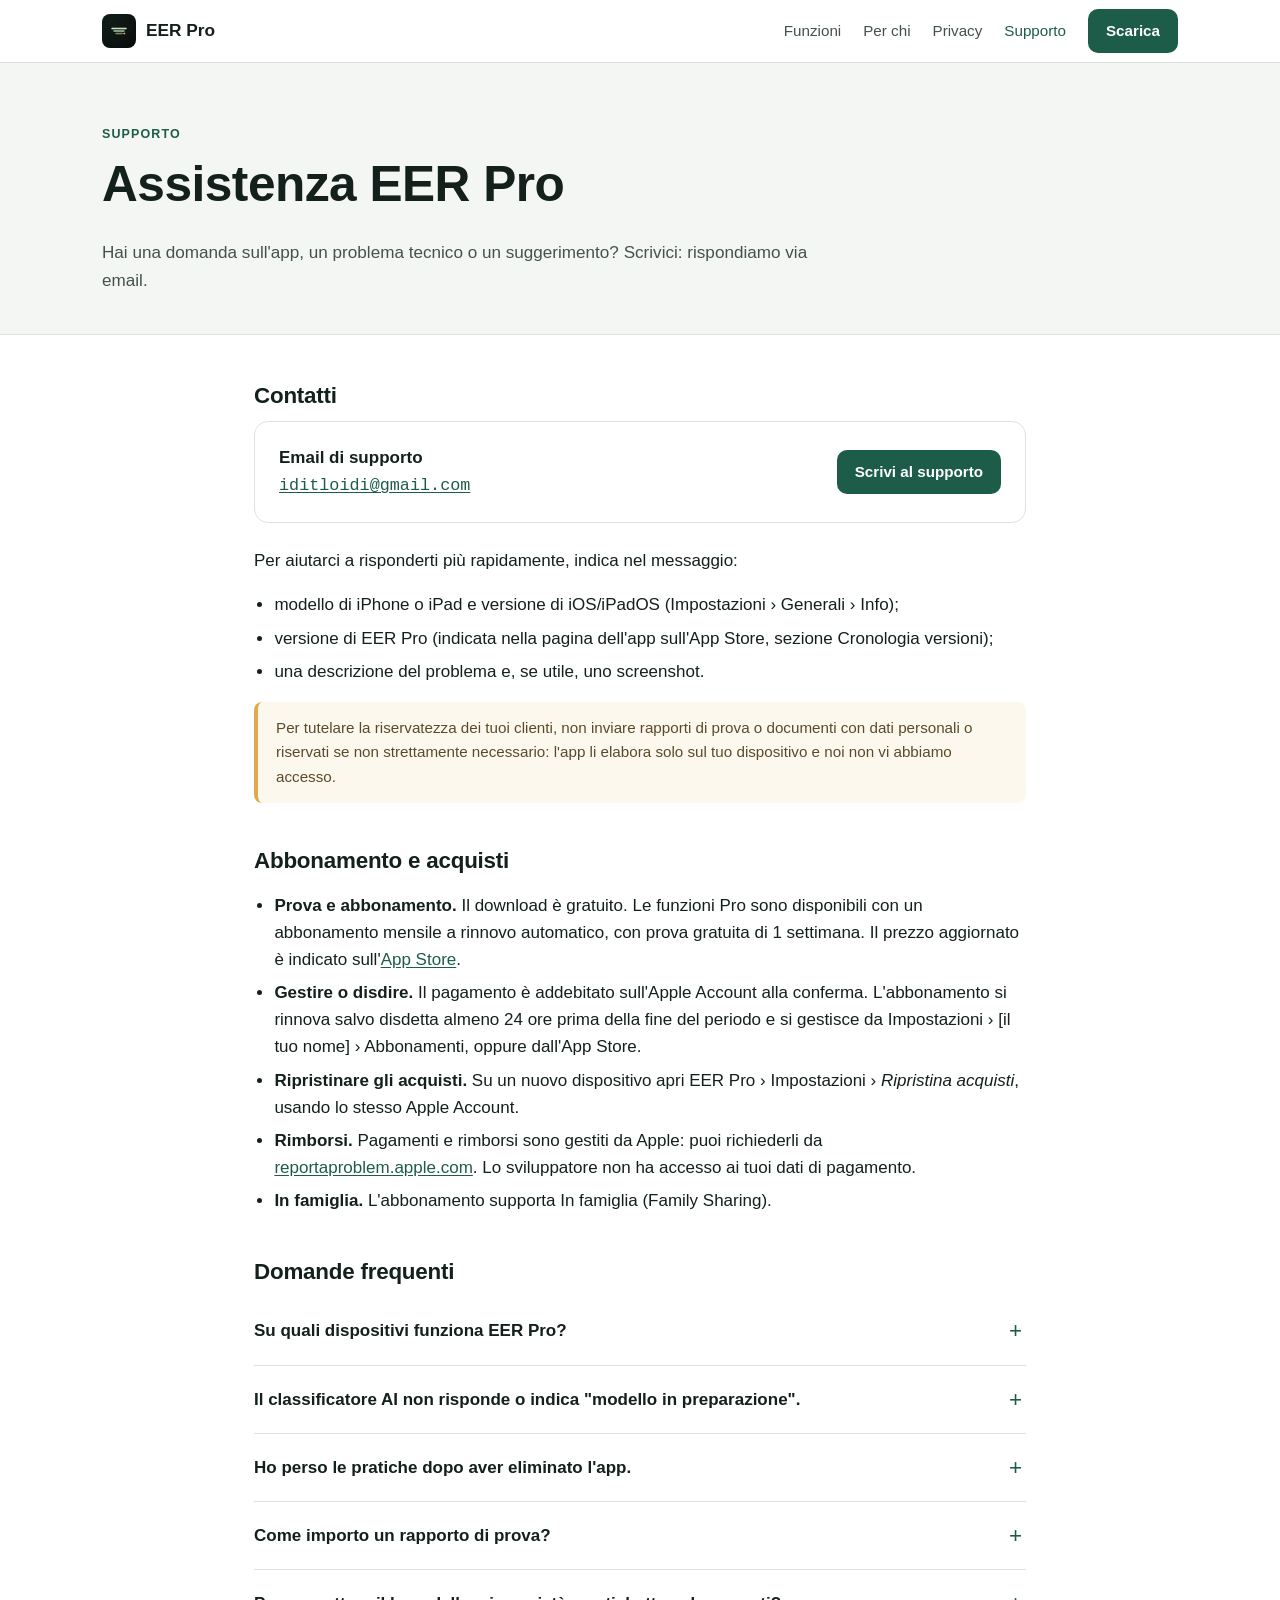
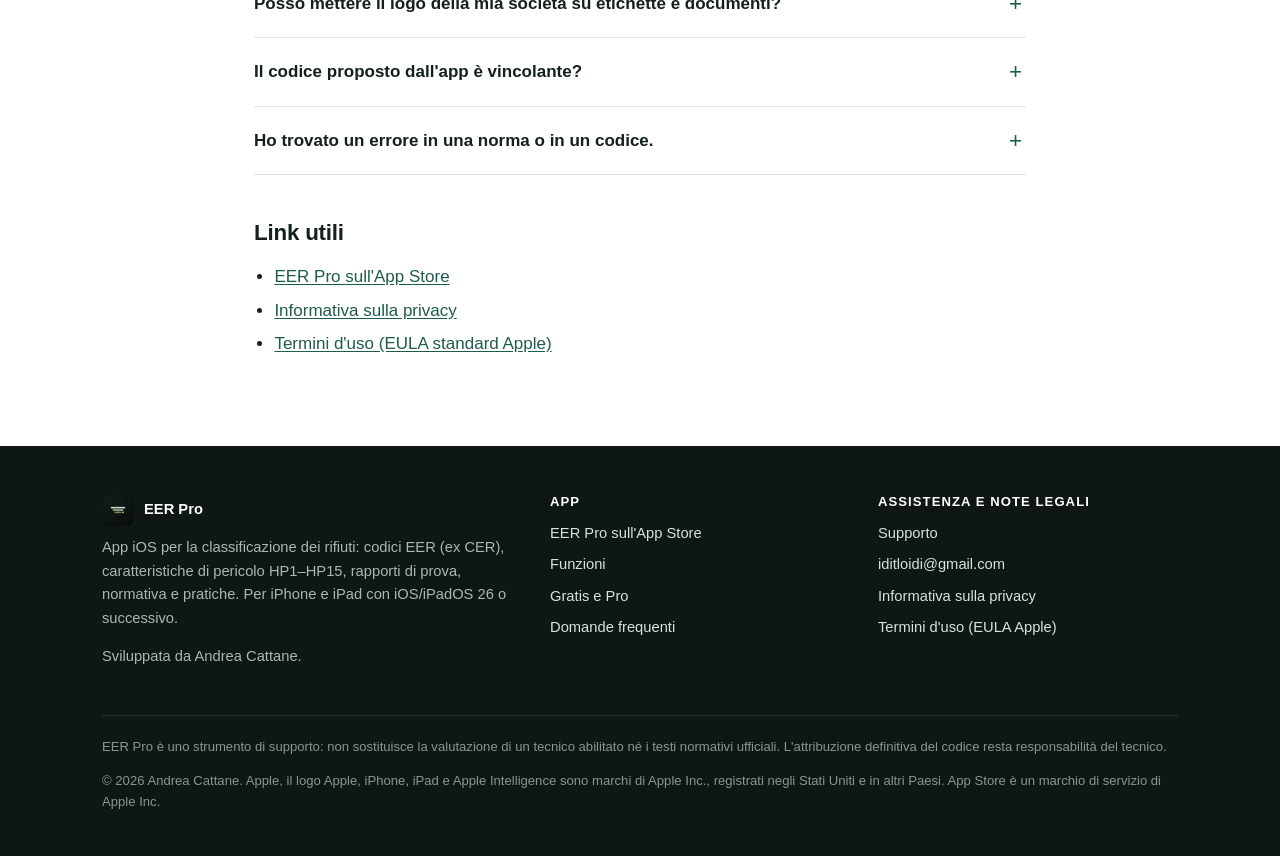
==== supporto.html @ 8c00ce72 "Sito EER Pro: home e supporto" ====
<!doctype html>
<html lang="it">
<head>
<meta charset="utf-8">
<meta name="viewport" content="width=device-width, initial-scale=1">
<title>Supporto EER Pro – Assistenza, abbonamento e domande frequenti</title>
<meta name="description" content="Assistenza per l'app EER Pro: contatti, gestione dell'abbonamento, ripristino acquisti, requisiti e risposte alle domande frequenti su codici EER, soglie HP e rapporti di prova.">
<meta name="author" content="Andrea Cattane">
<meta name="theme-color" content="#0e1714">
<link rel="canonical" href="https://elionline85.github.io/eerpro/supporto.html">
<meta name="apple-itunes-app" content="app-id=6787630404">
<meta property="og:type" content="website">
<meta property="og:locale" content="it_IT">
<meta property="og:site_name" content="EER Pro">
<meta property="og:title" content="Supporto EER Pro – Assistenza, abbonamento e domande frequenti">
<meta property="og:description" content="Assistenza per l'app EER Pro: contatti, gestione dell'abbonamento, ripristino acquisti, requisiti e risposte alle domande frequenti su codici EER, soglie HP e rapporti di prova.">
<meta property="og:url" content="https://elionline85.github.io/eerpro/supporto.html">
<meta property="og:image" content="https://elionline85.github.io/eerpro/assets/og-image.png">
<meta property="og:image:width" content="1200">
<meta property="og:image:height" content="630">
<meta property="og:image:alt" content="EER Pro — classificazione rifiuti e codici EER su iPhone e iPad">
<meta name="twitter:card" content="summary_large_image">
<meta name="twitter:title" content="Supporto EER Pro – Assistenza, abbonamento e domande frequenti">
<meta name="twitter:description" content="Assistenza per l'app EER Pro: contatti, gestione dell'abbonamento, ripristino acquisti, requisiti e risposte alle domande frequenti su codici EER, soglie HP e rapporti di prova.">
<meta name="twitter:image" content="https://elionline85.github.io/eerpro/assets/og-image.png">
<link rel="icon" type="image/png" sizes="64x64" href="assets/favicon-64.png">
<link rel="apple-touch-icon" href="assets/apple-touch-icon.png">
<link rel="stylesheet" href="style.css">
</head>
<body>
<a class="skip" href="#main">Vai al contenuto</a>
<header class="site-header">
  <div class="container">
    <a class="brand" href="index.html"><img src="assets/favicon-64.png" alt="" width="34" height="34">EER Pro</a>
    <nav class="nav" aria-label="Navigazione principale">
      <a href="index.html#funzioni" class="opt">Funzioni</a>
      <a href="index.html#per-chi" class="opt">Per chi</a>
      <a href="index.html#privacy-ai" class="opt">Privacy</a>
      <a href="supporto.html" aria-current="page">Supporto</a>
      <a class="btn" href="https://apps.apple.com/it/app/id6787630404" rel="noopener">Scarica</a>
    </nav>
  </div>
</header>

<main id="main">
<div class="page-hero">
  <div class="container">
    <span class="eyebrow">Supporto</span>
    <h1>Assistenza EER Pro</h1>
    <p>Hai una domanda sull'app, un problema tecnico o un suggerimento? Scrivici: rispondiamo via email.</p>
  </div>
</div>
<div class="doc">
  <h2 style="margin-top:0">Contatti</h2>
  <div class="contact-card">
    <div>
      <strong>Email di supporto</strong><br>
      <a class="mail" href="mailto:iditloidi@gmail.com?subject=Supporto%20EER%20Pro">iditloidi@gmail.com</a>
    </div>
    <a class="btn" href="mailto:iditloidi@gmail.com?subject=Supporto%20EER%20Pro">Scrivi al supporto</a>
  </div>
  <p>Per aiutarci a risponderti più rapidamente, indica nel messaggio:</p>
  <ul>
    <li>modello di iPhone o iPad e versione di iOS/iPadOS (Impostazioni › Generali › Info);</li>
    <li>versione di EER Pro (indicata nella pagina dell'app sull'App Store, sezione Cronologia versioni);</li>
    <li>una descrizione del problema e, se utile, uno screenshot.</li>
  </ul>
  <p class="disclaimer">Per tutelare la riservatezza dei tuoi clienti, non inviare rapporti di prova o documenti con dati personali o riservati se non strettamente necessario: l'app li elabora solo sul tuo dispositivo e noi non vi abbiamo accesso.</p>

  <h2>Abbonamento e acquisti</h2>
  <ul>
    <li><strong>Prova e abbonamento.</strong> Il download è gratuito. Le funzioni Pro sono disponibili con un abbonamento mensile a rinnovo automatico, con prova gratuita di 1 settimana. Il prezzo aggiornato è indicato sull'<a href="https://apps.apple.com/it/app/id6787630404" rel="noopener">App Store</a>.</li>
    <li><strong>Gestire o disdire.</strong> Il pagamento è addebitato sull'Apple Account alla conferma. L'abbonamento si rinnova salvo disdetta almeno 24 ore prima della fine del periodo e si gestisce da Impostazioni › [il tuo nome] › Abbonamenti, oppure dall'App Store.</li>
    <li><strong>Ripristinare gli acquisti.</strong> Su un nuovo dispositivo apri EER Pro › Impostazioni › <em>Ripristina acquisti</em>, usando lo stesso Apple Account.</li>
    <li><strong>Rimborsi.</strong> Pagamenti e rimborsi sono gestiti da Apple: puoi richiederli da <a href="https://reportaproblem.apple.com" rel="noopener">reportaproblem.apple.com</a>. Lo sviluppatore non ha accesso ai tuoi dati di pagamento.</li>
    <li><strong>In famiglia.</strong> L'abbonamento supporta In famiglia (Family Sharing).</li>
  </ul>

  <h2>Domande frequenti</h2>
  <div class="faq">
    <details><summary>Su quali dispositivi funziona EER Pro?</summary><p>Su iPhone e iPad con iOS/iPadOS 26.0 o successivo. Le funzioni di intelligenza artificiale (classificatore e assistente normativo) si basano su Apple Intelligence e lavorano sul dispositivo.</p></details>
    <details><summary>Il classificatore AI non risponde o indica "modello in preparazione".</summary><p>Le funzioni AI usano i modelli di sistema di Apple Intelligence. Verifica in Impostazioni di iOS che Apple Intelligence sia attivo e che il download del modello sia completato; le condizioni di sistema sono indicate nella sezione Apple Intelligence delle Impostazioni di EER Pro.</p></details>
    <details><summary>Ho perso le pratiche dopo aver eliminato l'app.</summary><p>I dati sono salvati solo sul dispositivo, nell'archivio locale dell'app: eliminando l'app vengono rimossi. Esporta le pratiche importanti (PDF o CSV) e conserva i backup del dispositivo.</p></details>
    <details><summary>Come importo un rapporto di prova?</summary><p>Dallo strumento Rapporto di prova puoi importare un PDF digitale oppure una scansione/foto. L'app estrae sostanze e concentrazioni, verifica ogni valore sul testo originale e lo porta nella verifica delle soglie HP. Controlla sempre i valori estratti prima di salvarli nella pratica.</p></details>
    <details><summary>Posso mettere il logo della mia società su etichette e documenti?</summary><p>Sì: in Impostazioni › Intestazione documenti puoi scegliere il logo e la ragione sociale e la posizione sulle etichette; vengono usati su etichette e scheda di caratterizzazione.</p></details>
    <details><summary>Il codice proposto dall'app è vincolante?</summary><p>No. EER Pro è uno strumento di supporto: non sostituisce la valutazione di un tecnico abilitato né i testi normativi ufficiali. L'attribuzione definitiva del codice resta responsabilità del tecnico.</p></details>
    <details><summary>Ho trovato un errore in una norma o in un codice.</summary><p>Segnalacelo a <a href="mailto:iditloidi@gmail.com?subject=Segnalazione%20EER%20Pro">iditloidi@gmail.com</a> indicando il codice o la norma e la fonte ufficiale di riferimento.</p></details>
  </div>

  <h2>Link utili</h2>
  <ul>
    <li><a href="https://apps.apple.com/it/app/id6787630404" rel="noopener">EER Pro sull'App Store</a></li>
    <li><a href="https://elionline85.github.io/eerpro-legal/privacy.html" rel="noopener">Informativa sulla privacy</a></li>
    <li><a href="https://www.apple.com/legal/internet-services/itunes/dev/stdeula/" rel="noopener">Termini d'uso (EULA standard Apple)</a></li>
  </ul>
</div>
</main>
<footer class="site-footer">
  <div class="container">
    <div class="footer-grid">
      <div>
        <div class="footer-brand"><img src="assets/favicon-64.png" alt="" width="32" height="32">EER Pro</div>
        <p>App iOS per la classificazione dei rifiuti: codici EER (ex CER), caratteristiche di pericolo HP1–HP15, rapporti di prova, normativa e pratiche. Per iPhone e iPad con iOS/iPadOS 26 o successivo.</p>
        <p>Sviluppata da Andrea Cattane.</p>
      </div>
      <div>
        <h2>App</h2>
        <ul>
          <li><a href="https://apps.apple.com/it/app/id6787630404" rel="noopener">EER Pro sull'App Store</a></li>
          <li><a href="index.html#funzioni">Funzioni</a></li>
          <li><a href="index.html#abbonamento">Gratis e Pro</a></li>
          <li><a href="index.html#faq">Domande frequenti</a></li>
        </ul>
      </div>
      <div>
        <h2>Assistenza e note legali</h2>
        <ul>
          <li><a href="supporto.html">Supporto</a></li>
          <li><a href="mailto:iditloidi@gmail.com">iditloidi@gmail.com</a></li>
          <li><a href="https://elionline85.github.io/eerpro-legal/privacy.html" rel="noopener">Informativa sulla privacy</a></li>
          <li><a href="https://www.apple.com/legal/internet-services/itunes/dev/stdeula/" rel="noopener">Termini d'uso (EULA Apple)</a></li>
        </ul>
      </div>
    </div>
    <div class="footer-bottom">
      <p>EER Pro è uno strumento di supporto: non sostituisce la valutazione di un tecnico abilitato né i testi normativi ufficiali. L'attribuzione definitiva del codice resta responsabilità del tecnico.</p>
      <p>© 2026 Andrea Cattane. Apple, il logo Apple, iPhone, iPad e Apple Intelligence sono marchi di Apple Inc., registrati negli Stati Uniti e in altri Paesi. App Store è un marchio di servizio di Apple Inc.</p>
    </div>
  </div>
</footer>
</body>
</html>
---- style.css ----
/* EER Pro — foglio di stile condiviso. Nessuna dipendenza esterna. */
:root{
  --bg:#ffffff; --bg-alt:#f4f6f4; --ink:#14201b; --ink-2:#44524b; --muted:#66746d;
  --line:#dde3df; --brand:#1d5c49; --brand-2:#174a3b; --brand-soft:#e6efea;
  --dark:#0e1714; --dark-2:#16231e; --accent:#e0a84f; --todo:#b3261e;
  --radius:14px; --maxw:1120px;
  --font:-apple-system,BlinkMacSystemFont,"SF Pro Text","Segoe UI",Roboto,"Helvetica Neue",Arial,sans-serif;
  --mono:ui-monospace,"SF Mono",Menlo,Consolas,monospace;
}
*,*::before,*::after{box-sizing:border-box}
html{-webkit-text-size-adjust:100%;scroll-behavior:smooth}
@media (prefers-reduced-motion:reduce){html{scroll-behavior:auto}}
body{margin:0;font-family:var(--font);font-size:17px;line-height:1.6;color:var(--ink);background:var(--bg)}
img{max-width:100%;height:auto;display:block}
a{color:var(--brand);text-underline-offset:2px}
a:hover{color:var(--brand-2)}
:focus-visible{outline:3px solid var(--accent);outline-offset:2px;border-radius:4px}
h1,h2,h3{line-height:1.2;letter-spacing:-.01em;margin:0 0 .5em}
h1{font-size:clamp(2rem,4.2vw,3.1rem)}
h2{font-size:clamp(1.55rem,2.8vw,2.1rem)}
h3{font-size:1.15rem}
p{margin:0 0 1em}
.container{max-width:var(--maxw);margin:0 auto;padding:0 22px}
.skip{position:absolute;left:-9999px;top:0;background:var(--ink);color:#fff;padding:10px 14px;z-index:100}
.skip:focus{left:10px;top:10px}
.visually-hidden{position:absolute!important;width:1px;height:1px;overflow:hidden;clip:rect(0 0 0 0);white-space:nowrap}

/* Header */
.site-header{position:sticky;top:0;z-index:50;background:rgba(255,255,255,.94);backdrop-filter:saturate(1.4) blur(8px);border-bottom:1px solid var(--line)}
.site-header .container{display:flex;align-items:center;justify-content:space-between;gap:16px;min-height:62px}
.brand{display:flex;align-items:center;gap:10px;font-weight:700;color:var(--ink);text-decoration:none;font-size:1.08rem}
.brand img{width:34px;height:34px;border-radius:8px}
.nav{display:flex;align-items:center;gap:22px;font-size:.95rem}
.nav a{color:var(--ink-2);text-decoration:none}
.nav a:hover,.nav a[aria-current="page"]{color:var(--brand)}
.nav .btn{color:#fff}
@media (max-width:820px){.nav .opt{display:none}}

/* Buttons */
.btn{display:inline-flex;align-items:center;gap:8px;padding:10px 18px;border-radius:10px;background:var(--brand);color:#fff;text-decoration:none;font-weight:600;font-size:.95rem;border:0}
.btn:hover{background:var(--brand-2);color:#fff}
.btn-ghost{background:transparent;color:var(--brand);border:1px solid var(--line)}
.btn-ghost:hover{background:var(--brand-soft);color:var(--brand-2)}
/* Badge stile "Download on the App Store" */
.appstore{display:inline-flex;align-items:center;gap:10px;background:#000;color:#fff;text-decoration:none;border-radius:12px;padding:9px 18px 9px 14px;border:1px solid #a6a6a6;min-height:54px}
.appstore:hover{background:#1c1c1c;color:#fff}
.appstore svg{width:28px;height:28px;flex:none;fill:#fff}
.appstore span{display:flex;flex-direction:column;line-height:1.1;text-align:left}
.appstore small{font-size:.72rem;letter-spacing:.02em}
.appstore strong{font-size:1.32rem;font-weight:600;letter-spacing:-.01em}

/* Hero */
.hero{background:linear-gradient(180deg,var(--dark) 0%,var(--dark-2) 100%);color:#e8efeb;padding:64px 0 0;overflow:hidden}
.hero .container{display:grid;grid-template-columns:1.1fr .9fr;gap:40px;align-items:end}
.hero h1{color:#fff}
.hero .eyebrow{color:var(--accent)}
.hero .lead{font-size:1.15rem;color:#c9d6cf;max-width:36em}
.hero-copy{padding-bottom:64px}
.hero-cta{display:flex;flex-wrap:wrap;align-items:center;gap:14px;margin:26px 0 14px}
.hero-cta .btn-ghost{color:#e8efeb;border-color:#3a4c44}
.hero-cta .btn-ghost:hover{background:#22332c;color:#fff}
.hero-note{font-size:.9rem;color:#9fb1a8;margin:0}
.hero-facts{list-style:none;padding:0;margin:26px 0 0;display:flex;flex-wrap:wrap;gap:8px 10px}
.hero-facts li{font-size:.85rem;border:1px solid #33463e;border-radius:999px;padding:4px 12px;color:#cfdcd5}
.hero-shots{position:relative;display:flex;justify-content:center;gap:18px;align-items:flex-end}
.phone{border-radius:34px;border:8px solid #000;background:#000;box-shadow:0 30px 60px rgba(0,0,0,.45);overflow:hidden}
.phone img{border-radius:26px}
.hero-shots .phone{width:250px;margin-bottom:-60px}
.hero-shots .phone.back{width:215px;opacity:.9;margin-bottom:-90px}
@media (max-width:900px){
  .hero .container{grid-template-columns:1fr}
  .hero-copy{padding-bottom:10px}
  .hero-shots .phone{width:200px}
  .hero-shots .phone.back{width:170px}
}
@media (max-width:480px){.hero-shots .phone.back{display:none}.hero{padding-top:40px}}

.eyebrow{display:inline-block;text-transform:uppercase;letter-spacing:.09em;font-size:.78rem;font-weight:700;color:var(--brand);margin-bottom:10px}

/* Sections */
section{padding:84px 0}
.section-alt{background:var(--bg-alt)}
.section-head{max-width:46em;margin-bottom:40px}
.section-head p{color:var(--ink-2);font-size:1.07rem}
.hero + section{padding-top:120px}

.grid{display:grid;gap:20px}
.g2{grid-template-columns:repeat(2,1fr)}
.g3{grid-template-columns:repeat(3,1fr)}
@media (max-width:900px){.g3{grid-template-columns:repeat(2,1fr)}}
@media (max-width:640px){.g2,.g3{grid-template-columns:1fr}section{padding:60px 0}}

.card{background:#fff;border:1px solid var(--line);border-radius:var(--radius);padding:24px}
.card h3{display:flex;align-items:center;gap:10px}
.card p,.card li{color:var(--ink-2);font-size:.97rem}
.card ul{padding-left:1.1em;margin:0}
.card li{margin-bottom:4px}
.ico{flex:none;width:36px;height:36px;border-radius:9px;background:var(--brand-soft);color:var(--brand);display:inline-grid;place-items:center}
.ico svg{width:20px;height:20px;stroke:currentColor;fill:none;stroke-width:1.8;stroke-linecap:round;stroke-linejoin:round}
.tag{display:inline-block;font-size:.72rem;font-weight:700;letter-spacing:.04em;text-transform:uppercase;padding:2px 8px;border-radius:6px;background:var(--brand-soft);color:var(--brand);vertical-align:middle}
.tag.pro{background:#fbf1de;color:#8a5a12}
.tag.new{background:#e8eefc;color:#2a4aa0}

/* Problem / solution */
.ps{display:grid;grid-template-columns:1fr 1fr;gap:20px}
.ps .card.problem{background:#fbfbfa}
.ps .card.solution{border-color:#b8d0c4;background:#f7fbf9}
.ps ul{list-style:none;padding:0}
.ps li{position:relative;padding-left:26px;margin-bottom:10px}
.ps .problem li::before{content:"—";position:absolute;left:0;color:var(--muted)}
.ps .solution li::before{content:"✓";position:absolute;left:2px;color:var(--brand);font-weight:700}
@media (max-width:780px){.ps{grid-template-columns:1fr}}

/* Feature showcase */
.showcase{display:grid;grid-template-columns:1fr 300px;gap:40px;align-items:start}
.showcase .phone{width:100%;max-width:280px;margin:0 auto;position:sticky;top:90px}
@media (max-width:900px){.showcase{grid-template-columns:1fr}.showcase .phone{position:static;max-width:240px}}

/* Roles */
.roles{display:grid;grid-template-columns:repeat(3,1fr);gap:16px}
.role{border:1px solid var(--line);border-radius:12px;padding:18px 20px;background:#fff}
.role strong{display:block;margin-bottom:4px}
.role span{color:var(--ink-2);font-size:.94rem}
@media (max-width:900px){.roles{grid-template-columns:repeat(2,1fr)}}
@media (max-width:560px){.roles{grid-template-columns:1fr}}

/* Privacy band */
.privacy-band{background:var(--dark);color:#d7e2dc}
.privacy-band h2,.privacy-band h3{color:#fff}
.privacy-band .eyebrow{color:var(--accent)}
.privacy-band .card{background:var(--dark-2);border-color:#2a3a33}
.privacy-band .card p{color:#b9c8c0}
.privacy-band .ico{background:#22362e;color:#9fd3bc}
.privacy-band a{color:#9fd3bc}

/* Steps */
.steps{counter-reset:s;list-style:none;padding:0;margin:0;display:grid;grid-template-columns:repeat(3,1fr);gap:20px}
.steps li{counter-increment:s;background:#fff;border:1px solid var(--line);border-radius:var(--radius);padding:24px;position:relative}
.steps li::before{content:counter(s);display:grid;place-items:center;width:36px;height:36px;border-radius:50%;background:var(--brand);color:#fff;font-weight:700;margin-bottom:14px}
.steps p{color:var(--ink-2);margin:0;font-size:.97rem}
@media (max-width:780px){.steps{grid-template-columns:1fr}}

/* Pricing */
.plans{display:grid;grid-template-columns:1fr 1fr;gap:20px}
.plans .card.featured{border:2px solid var(--brand)}
@media (max-width:780px){.plans{grid-template-columns:1fr}}

/* iPad */
.ipad-row{display:grid;grid-template-columns:1fr 1fr;gap:24px}
.ipad{border-radius:22px;border:10px solid #111;overflow:hidden;background:#111;box-shadow:0 16px 40px rgba(0,0,0,.15)}
@media (max-width:700px){.ipad-row{grid-template-columns:1fr}}

/* FAQ */
.faq{max-width:52em}
.faq details{border-bottom:1px solid var(--line);padding:6px 0}
.faq summary{cursor:pointer;list-style:none;padding:14px 32px 14px 0;font-weight:600;position:relative}
.faq summary::-webkit-details-marker{display:none}
.faq summary::after{content:"+";position:absolute;right:4px;top:10px;font-size:1.4rem;color:var(--brand);font-weight:400}
.faq details[open] summary::after{content:"−"}
.faq details p,.faq details ul{color:var(--ink-2);margin:0 0 14px}

/* CTA band */
.cta-band{text-align:center}
.cta-band .lead{color:var(--ink-2);max-width:40em;margin:0 auto 24px}

/* Notes / disclaimer / TODO */
.note{font-size:.9rem;color:var(--muted)}
.disclaimer{border-left:4px solid var(--accent);background:#fdf8ee;padding:14px 18px;border-radius:8px;color:#5a4a2a;font-size:.95rem}
.todo{background:#fde8e6;color:var(--todo);border:1px dashed var(--todo);border-radius:6px;padding:1px 6px;font-weight:600;font-size:.9em}
.todo-block{background:#fde8e6;color:#6d1a14;border:1px dashed var(--todo);border-radius:10px;padding:12px 16px;margin:12px 0}

/* Docs pages */
.page-hero{background:var(--bg-alt);border-bottom:1px solid var(--line);padding:56px 0 40px}
.page-hero p{color:var(--ink-2);max-width:44em;font-size:1.07rem;margin:0}
.doc{max-width:48em;padding:48px 22px 72px;margin:0 auto}
.doc h2{font-size:1.4rem;margin-top:2em}
.doc ul{padding-left:1.2em}
.doc li{margin-bottom:6px}
.doc table{width:100%;border-collapse:collapse;font-size:.95rem;margin:10px 0 20px}
.doc th,.doc td{border:1px solid var(--line);padding:10px 12px;text-align:left;vertical-align:top}
.doc th{background:var(--bg-alt)}
.contact-card{display:flex;flex-wrap:wrap;gap:16px;align-items:center;justify-content:space-between;background:#fff;border:1px solid var(--line);border-radius:var(--radius);padding:22px 24px;margin:8px 0 24px}
.contact-card .mail{font-family:var(--mono);font-size:1.05rem}
code,.mono{font-family:var(--mono);font-size:.92em;background:var(--bg-alt);padding:1px 6px;border-radius:5px}

/* Footer */
.site-footer{background:var(--dark);color:#a9b8b0;padding:48px 0 32px;font-size:.92rem}
.site-footer a{color:#d7e2dc;text-decoration:none}
.site-footer a:hover{text-decoration:underline;color:#fff}
.footer-grid{display:grid;grid-template-columns:1.4fr 1fr 1fr;gap:28px}
.footer-grid h2{font-size:.82rem;text-transform:uppercase;letter-spacing:.08em;color:#fff;margin-bottom:12px}
.footer-grid ul{list-style:none;padding:0;margin:0}
.footer-grid li{margin-bottom:8px}
.footer-brand{display:flex;align-items:center;gap:10px;color:#fff;font-weight:700;margin-bottom:10px}
.footer-brand img{width:32px;height:32px;border-radius:8px}
.footer-bottom{border-top:1px solid #24332c;margin-top:32px;padding-top:20px;font-size:.82rem;color:#879790}
@media (max-width:760px){.footer-grid{grid-template-columns:1fr}}

/* Rifiniture */
.card > :last-child,.card p:last-child{margin-bottom:0}
.ipad-row{max-width:900px;margin:0 auto}
@media (max-width:700px){.ipad-row .ipad:nth-child(2){display:none}.ipad-row{max-width:420px}}
@media (max-width:640px){.card{padding:20px}.section-head{margin-bottom:28px}}
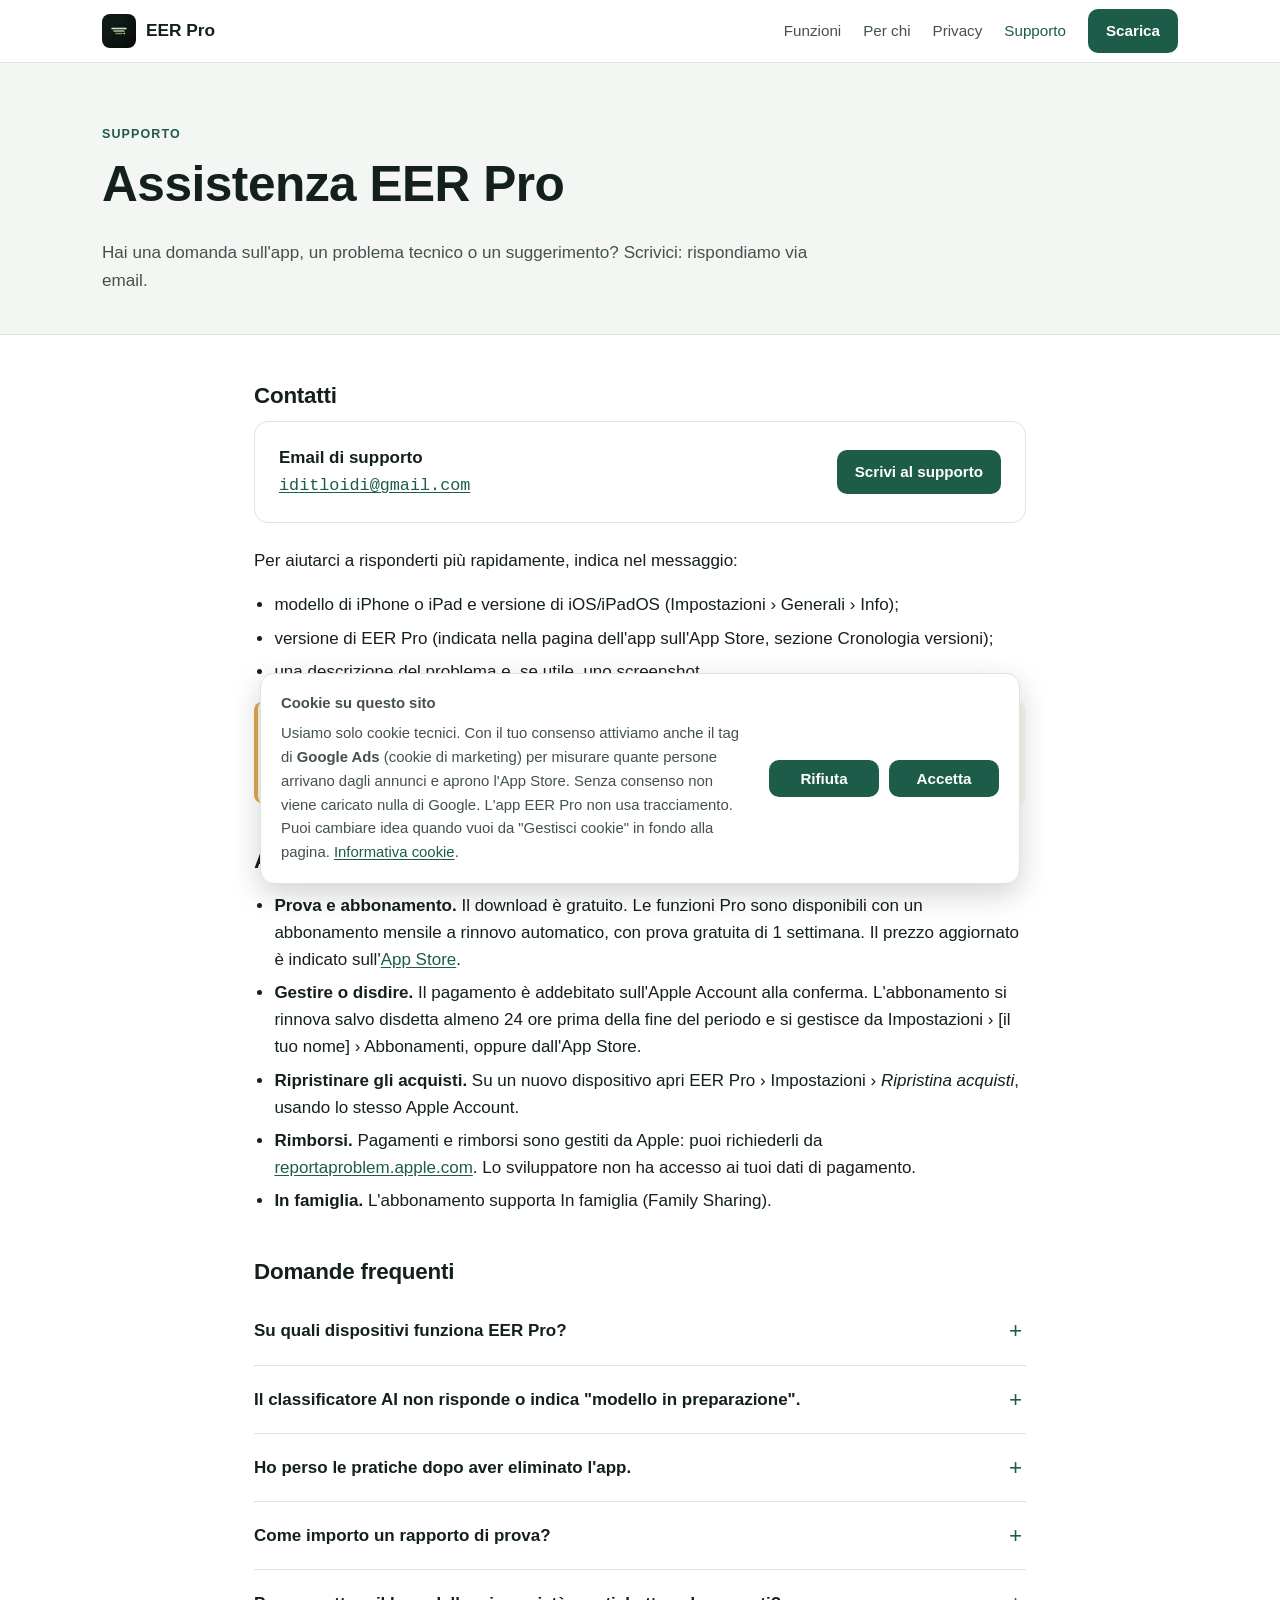
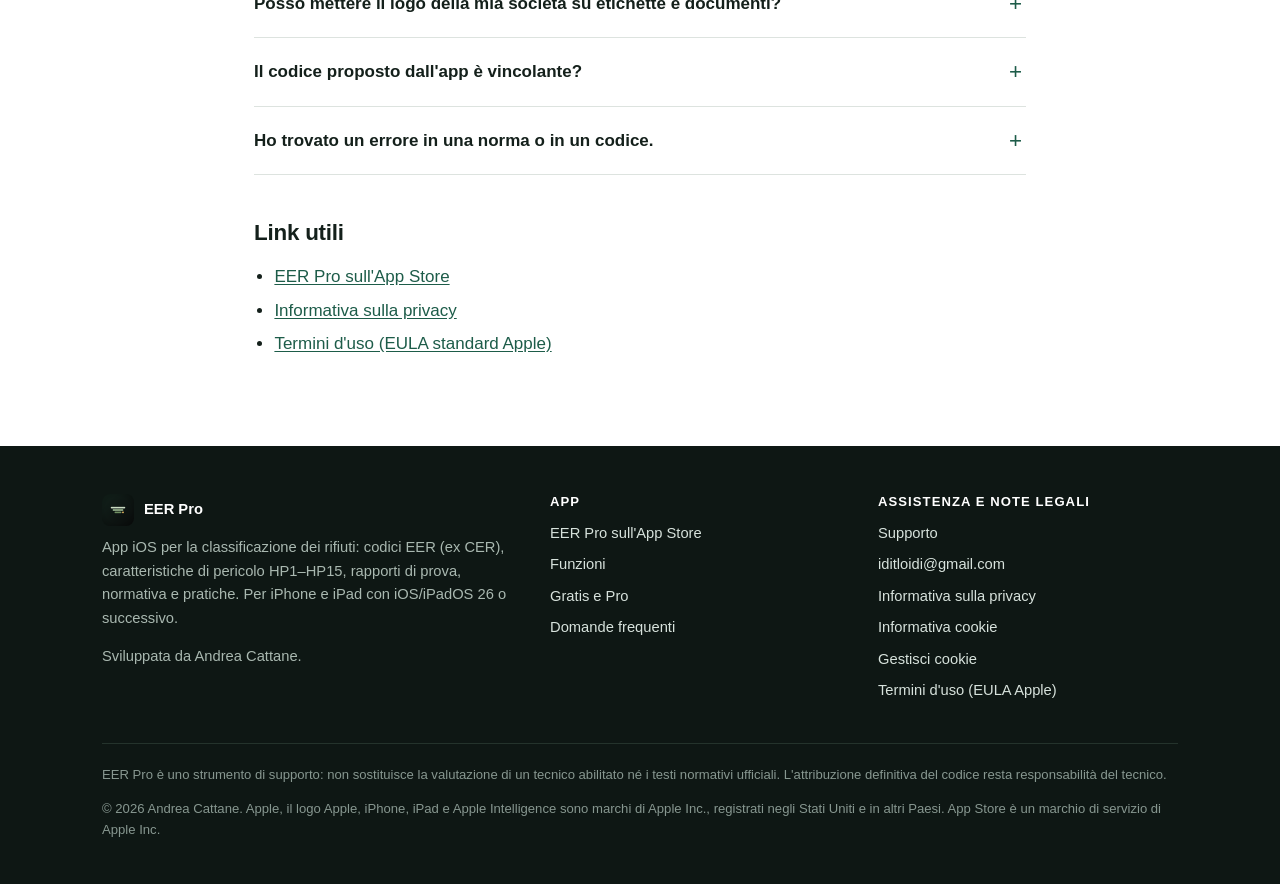
==== commit 5b1c6882: "Bozza: banner cookie (Consent Mode v2), tag Google Ads dopo consenso, conversione Clic App Store, ?a" ====
--- a/supporto.html
+++ b/supporto.html
@@ -26,6 +26,8 @@
 <link rel="icon" type="image/png" sizes="64x64" href="assets/favicon-64.png">
 <link rel="apple-touch-icon" href="assets/apple-touch-icon.png">
 <link rel="stylesheet" href="style.css">
+<!-- Consenso cookie (Consent Mode v2, default negato) + tag Google Ads caricato SOLO dopo il consenso. ID in assets/consenso.js -->
+<script src="assets/consenso.js" defer></script>
 </head>
 <body>
 <a class="skip" href="#main">Vai al contenuto</a>
@@ -118,6 +120,8 @@
           <li><a href="supporto.html">Supporto</a></li>
           <li><a href="mailto:iditloidi@gmail.com">iditloidi@gmail.com</a></li>
           <li><a href="https://elionline85.github.io/eerpro-legal/privacy.html" rel="noopener">Informativa sulla privacy</a></li>
+          <li><a href="cookie.html">Informativa cookie</a></li>
+          <li><a href="cookie.html#gestisci" data-gestisci-cookie>Gestisci cookie</a></li>
           <li><a href="https://www.apple.com/legal/internet-services/itunes/dev/stdeula/" rel="noopener">Termini d'uso (EULA Apple)</a></li>
         </ul>
       </div>
--- a/style.css
+++ b/style.css
@@ -201,3 +201,12 @@
 .ipad-row{max-width:900px;margin:0 auto}
 @media (max-width:700px){.ipad-row .ipad:nth-child(2){display:none}.ipad-row{max-width:420px}}
 @media (max-width:640px){.card{padding:20px}.section-head{margin-bottom:28px}}
+
+/* Banner consenso cookie (assets/consenso.js). Accetta e Rifiuta hanno la stessa evidenza. */
+.cookie-banner{position:fixed;left:16px;right:16px;bottom:16px;z-index:200;max-width:760px;margin:0 auto;background:#fff;color:var(--ink);border:1px solid var(--line);border-radius:var(--radius);box-shadow:0 10px 30px rgba(0,0,0,.18);padding:18px 20px;display:flex;flex-wrap:wrap;gap:14px 20px;align-items:center}
+.cookie-banner p{margin:0 0 .4em;font-size:.93rem;color:var(--ink-2)}
+.cookie-banner p:last-child{margin-bottom:0}
+.cookie-banner__testo{flex:1 1 380px}
+.cookie-banner__azioni{display:flex;gap:10px;flex:0 0 auto}
+.cookie-btn{min-width:110px;justify-content:center;cursor:pointer;font-family:inherit}
+@media (max-width:560px){.cookie-banner__azioni{width:100%}.cookie-btn{flex:1}}
